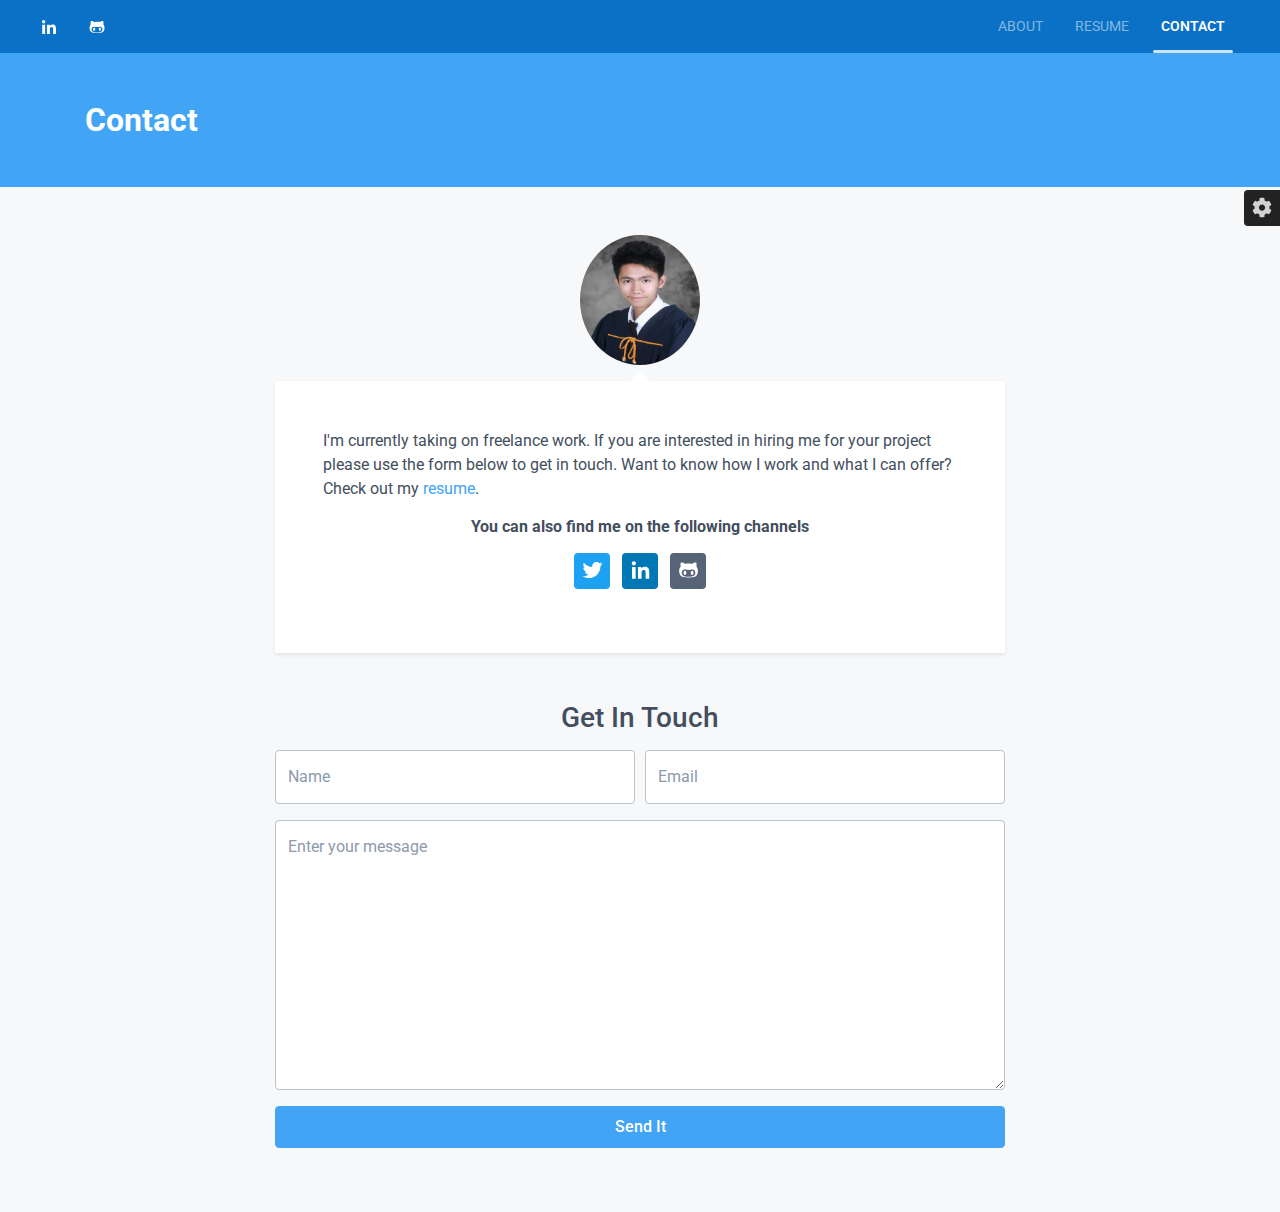
==== contact.html @ 83f414ce "Added lots of updates" ====
<!DOCTYPE html>
<html lang="en"> 

<!-- Mirrored from themes.3rdwavemedia.com/instance/bs4/contact.html by HTTrack Website Copier/3.x [XR&CO'2014], Tue, 27 Nov 2018 21:50:38 GMT -->
<head>
    <title>JoJo Bytes Me</title>
    
    <!-- Meta -->
    <meta charset="utf-8">
    <meta http-equiv="X-UA-Compatible" content="IE=edge">
    <meta name="viewport" content="width=device-width, initial-scale=1.0">
    <meta name="description" content="Responsive Portfolio Template">
    <meta name="author" content="Xiaoying Riley at 3rd Wave Media">    
    <link rel="shortcut icon" href="favicon.ico"> 
    
    <!-- Google Font -->
    <link href='http://fonts.googleapis.com/css?family=Roboto:400,500,400italic,300italic,300,500italic,700,700italic,900,900italic' rel='stylesheet' type='text/css'>
    
    <!-- FontAwesome JS-->
    <script type="text/javascript" src="assets/plugins/font-awesome/js/fontawesome-all.min.js"></script>

    <!-- Theme CSS -->  
    <link id="theme-style" rel="stylesheet" href="assets/css/theme-1.css">

</head> 

<body>
    
    <header class="header">
	    
        <div class="top-bar theme-bg-primary-darken">
            
            <div class="container-fluid">
            
				<nav class="navbar navbar-expand-lg navbar-dark position-relative">
					
					
					<ul class="social-list list-inline mb-0">
						<li class="list-inline-item"><a class="text-white" href="https://www.linkedin.com/in/patrick-cuevas-reyes/"><i class="fab fa-linkedin-in fa-fw"></i></a></li>
						<li class="list-inline-item"><a class="text-white" href="https://github.com/0PaiN0"><i class="fab fa-github-alt fa-fw"></i></a></li>
		            </ul><!--//social-list-->
					
	
					<button class="navbar-toggler" type="button" data-toggle="collapse" data-target="#navigation" aria-controls="navigation" aria-expanded="false" aria-label="Toggle navigation">
					<span class="navbar-toggler-icon"></span>
					</button>
					
					<div class="collapse navbar-collapse text-uppercase" id="navigation">
						<ul class="navbar-nav ml-lg-auto">
							<li class="nav-item mr-lg-3">
							    <a class="nav-link" href="index.html">About</a>
							</li>
							<!--<li class="nav-item mr-lg-3">-->
							   <!--<a class="nav-link" href="projects.html">Projects</a>-->
							<!--</li>-->
							<li class="nav-item mr-lg-3">
							    <a class="nav-link" href="resume.html">Resume</a>
							</li>
							<li class="nav-item active mr-lg-3">
							    <a class="nav-link" href="contact.html">Contact <span class="sr-only">(current)</span></a>
							</li>
							
						</ul>
						<span id="slide-line"></span>
					</div>
					
					
					
				</nav>
            
            </div><!--//container-->
            
        </div><!--//top-bar-->
        
        <div class="header-intro theme-bg-primary text-white py-5">
	        <div class="container">
		        <h2 class="page-heading mb-0">Contact</h2>
		        
	        </div><!--//container-->
        </div><!--//header-intro-->
        
    </header><!--//header-->
        
    <section class="section py-5">
        <div class="container">
            <div class="row">
		        <div class="contact-intro col-lg-8 mx-lg-auto mb-5 text-center">
			        
			        <img class="profile-small d-inline-block mx-auto rounded-circle mb-3" src="assets/images/profile_pic.jpg" alt="">
			        
			        <div class="speech-bubble bg-white p-4 p-lg-5 shadow-sm">
				        <p class="text-left mb-3">I'm currently taking on freelance work. If you are interested in hiring me for your project please use the form below to get in touch. Want to know how I work and what I can offer? Check out my <a href="resume.html">resume</a>.</p>
				        <h6 class="font-weight-bold text-center mb-3">You can also find me on the following channels</h6>
				        
				        <ul class="social-list-color list-inline mb-0">
				            <li class="list-inline-item mb-3"><a class="twitter" href="#"><i class="fab fa-twitter fa-fw"></i></a></li>
				            
			                <li class="list-inline-item mb-3"><a class="linkedin" href="https://www.linkedin.com/in/patrick-cuevas-reyes/"><i class="fab fa-linkedin-in fa-fw"></i></a></li>
			                <li class="list-inline-item mb-3"><a class="github" href="https://github.com/0PaiN0"><i class="fab fa-github-alt fa-fw"></i></a></li>
			                
			                
			                <!--<li class="list-inline-item mb-3"><a class="facebook" href="#"><i class="fab fa-facebook-f fa-fw"></i></a></li>-->
			                
			                <!--<li class="list-inline-item"><a class="instagram" href="#"><i class="fab fa-instagram fa-fw"></i></a></li>-->
			            </ul><!--//social-list-->
			        </div>
			        
		        </div><!--//contact-intro-->
		        <form id="contact-form" class="contact-form col-lg-8 mx-lg-auto" method="post" action="#">
			        <h3 class="text-center mb-3">Get In Touch</h3>
			        <div class="form-row">                                                           
		                <div class="form-group col-md-6">
		                    <label class="sr-only" for="cname">Name</label>
		                    <input type="text" class="form-control" id="cname" name="name" placeholder="Name" minlength="2" required="" aria-required="true">
		                </div>                    
		                <div class="form-group col-md-6">
		                    <label class="sr-only" for="cemail">Email</label>
		                    <input type="email" class="form-control" id="cemail" name="email" placeholder="Email" required="" aria-required="true">
		                </div>
		                <div class="form-group col-12">
		                    <label class="sr-only" for="cmessage">Your message</label>
		                    <textarea class="form-control" id="cmessage" name="message" placeholder="Enter your message" rows="10" required="" aria-required="true"></textarea>
		                </div>
		                 <div class="form-group col-12">
		                    <button type="submit" class="btn btn-block btn-primary py-2">Send It</button>
		                </div>                           
		            </div><!--//form-row-->
		        </form>
		        
            </div><!--//row-->
        </div><!--//container-->
    </section><!--//section-->



	<!--<footer class="footer text-light text-center py-2">-->
	<!--<small class="copyright"> &copy; <a class="text-light" href="#" target="_blank"></a></small>-->
	<!--</footer>-->



	<!-- *****CONFIGURE STYLE (REMOVE ON YOUR PRODUCTION SITE)****** -->
    <div id="config-panel" class="config-panel d-none d-lg-block">
        <div class="panel-inner">
            <a id="config-trigger" class="config-trigger config-panel-hide text-center" href="#"><i class="fas fa-cog mx-auto" data-fa-transform="down-6" ></i></a>
            <h5 class="panel-title">Choose Colour</h5>
            <ul id="color-options" class="list-inline mb-0">
                <li class="theme-1 active list-inline-item"><a data-style="assets/css/theme-1.css" data-chart="#00BCD4" href="#"></a></li>
                <li class="theme-2  list-inline-item"><a data-style="assets/css/theme-2.css" href="#"></a></li>
                <li class="theme-3  list-inline-item"><a data-style="assets/css/theme-3.css" href="#"></a></li>
                <li class="theme-4  list-inline-item"><a data-style="assets/css/theme-4.css" href="#"></a></li>
                <li class="theme-5  list-inline-item"><a data-style="assets/css/theme-5.css" href="#"></a></li>
                <li class="theme-6  list-inline-item"><a data-style="assets/css/theme-6.css" href="#"></a></li>
                <li class="theme-7  list-inline-item"><a data-style="assets/css/theme-7.css" href="#"></a></li>
                <li class="theme-8  list-inline-item"><a data-style="assets/css/theme-8.css" href="#"></a></li>
                <li class="theme-9  list-inline-item"><a data-style="assets/css/theme-9.css" href="#"></a></li>
                <li class="theme-10  list-inline-item"><a data-style="assets/css/theme-10.css" href="#"></a></li>
                <li class="theme-11  list-inline-item"><a data-style="assets/css/theme-11.css" href="#"></a></li>
                <li class="theme-12  list-inline-item"><a data-style="assets/css/theme-12.css" href="#"></a></li>
            </ul>
            <a id="config-close" class="close" href="#"><i class="fa fa-times-circle"></i></a>
        </div><!--//panel-inner-->
    </div><!--//configure-panel-->
       
    <!-- Javascript -->          
    <script type="text/javascript" src="assets/plugins/jquery-3.3.1.min.js"></script>
    <script type="text/javascript" src="assets/plugins/popper.min.js"></script> 
    <script type="text/javascript" src="assets/plugins/bootstrap/js/bootstrap.min.js"></script>  
    <script type="text/javascript" src="assets/plugins/back-to-top.js"></script>    
    
    
    <!--Page Specific JS -->
    <script type="text/javascript" src="assets/plugins/jquery-validation/jquery.validate.min.js"></script> 

    <!-- Custom JS -->
    <script type="text/javascript" src="assets/js/main.js"></script>
    <script type="text/javascript" src="assets/js/form.js"></script>
    
    <!-- Style Switcher (REMOVE ON YOUR PRODUCTION SITE) -->
    <script src="assets/js/demo/style-switcher.js"></script>     
    

</body>

<!-- Mirrored from themes.3rdwavemedia.com/instance/bs4/contact.html by HTTrack Website Copier/3.x [XR&CO'2014], Tue, 27 Nov 2018 21:50:39 GMT -->
</html>
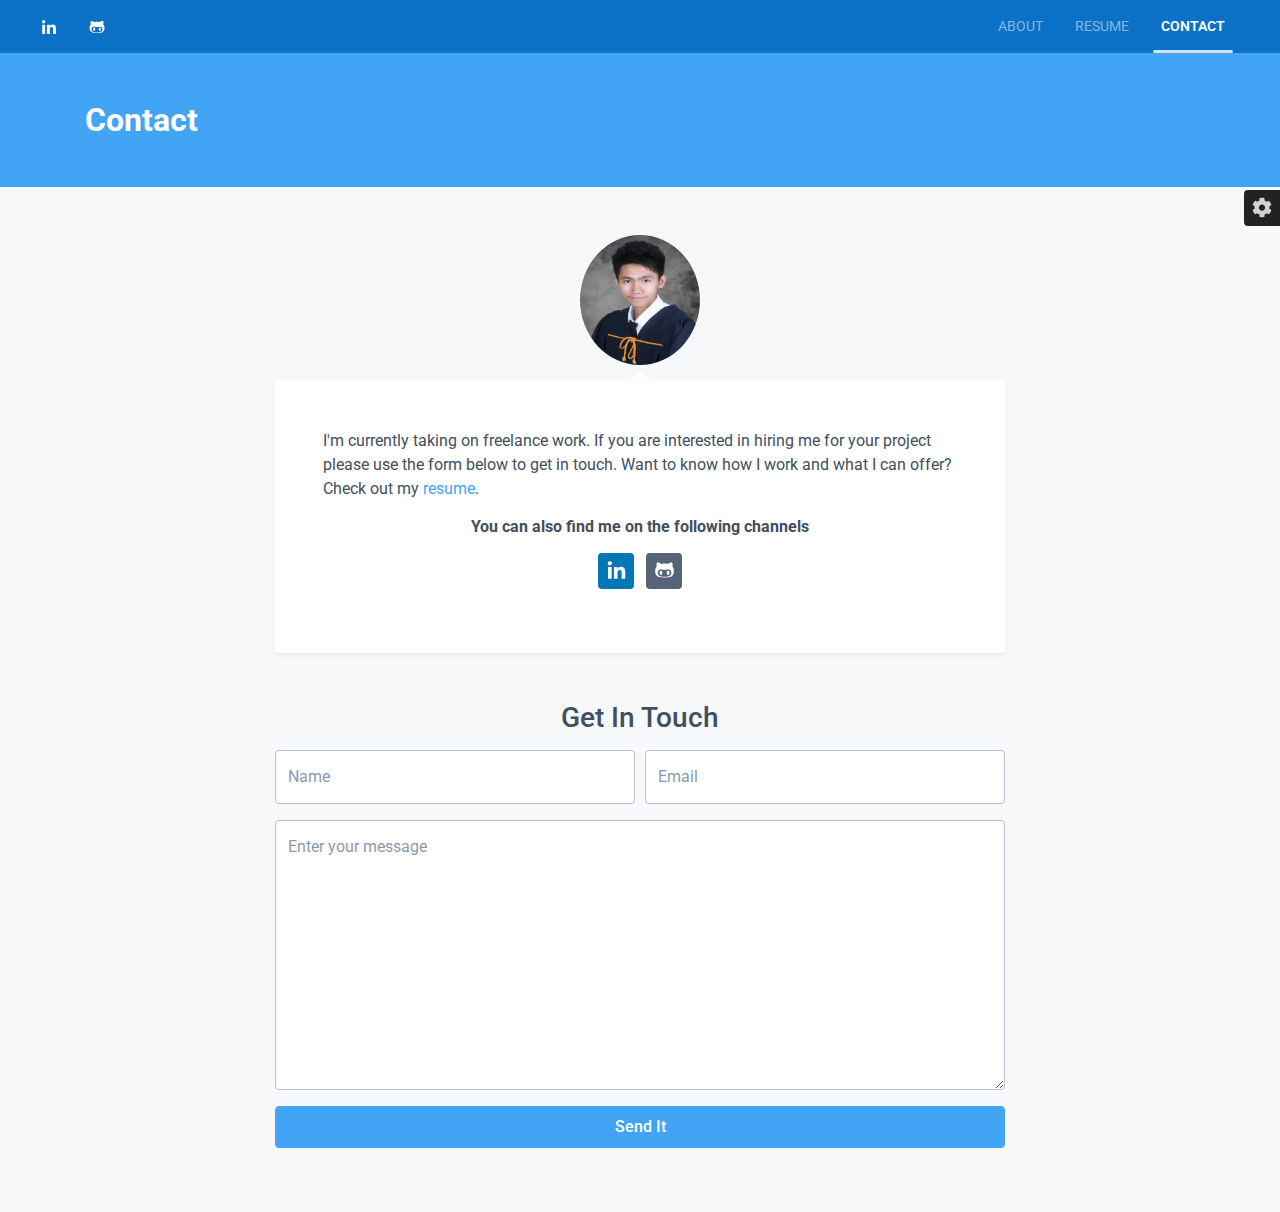
==== commit 5dea8f0a: "follow up" ====
--- a/contact.html
+++ b/contact.html
@@ -93,8 +93,6 @@
 				        <h6 class="font-weight-bold text-center mb-3">You can also find me on the following channels</h6>
 				        
 				        <ul class="social-list-color list-inline mb-0">
-				            <li class="list-inline-item mb-3"><a class="twitter" href="#"><i class="fab fa-twitter fa-fw"></i></a></li>
-				            
 			                <li class="list-inline-item mb-3"><a class="linkedin" href="https://www.linkedin.com/in/patrick-cuevas-reyes/"><i class="fab fa-linkedin-in fa-fw"></i></a></li>
 			                <li class="list-inline-item mb-3"><a class="github" href="https://github.com/0PaiN0"><i class="fab fa-github-alt fa-fw"></i></a></li>
 			                
